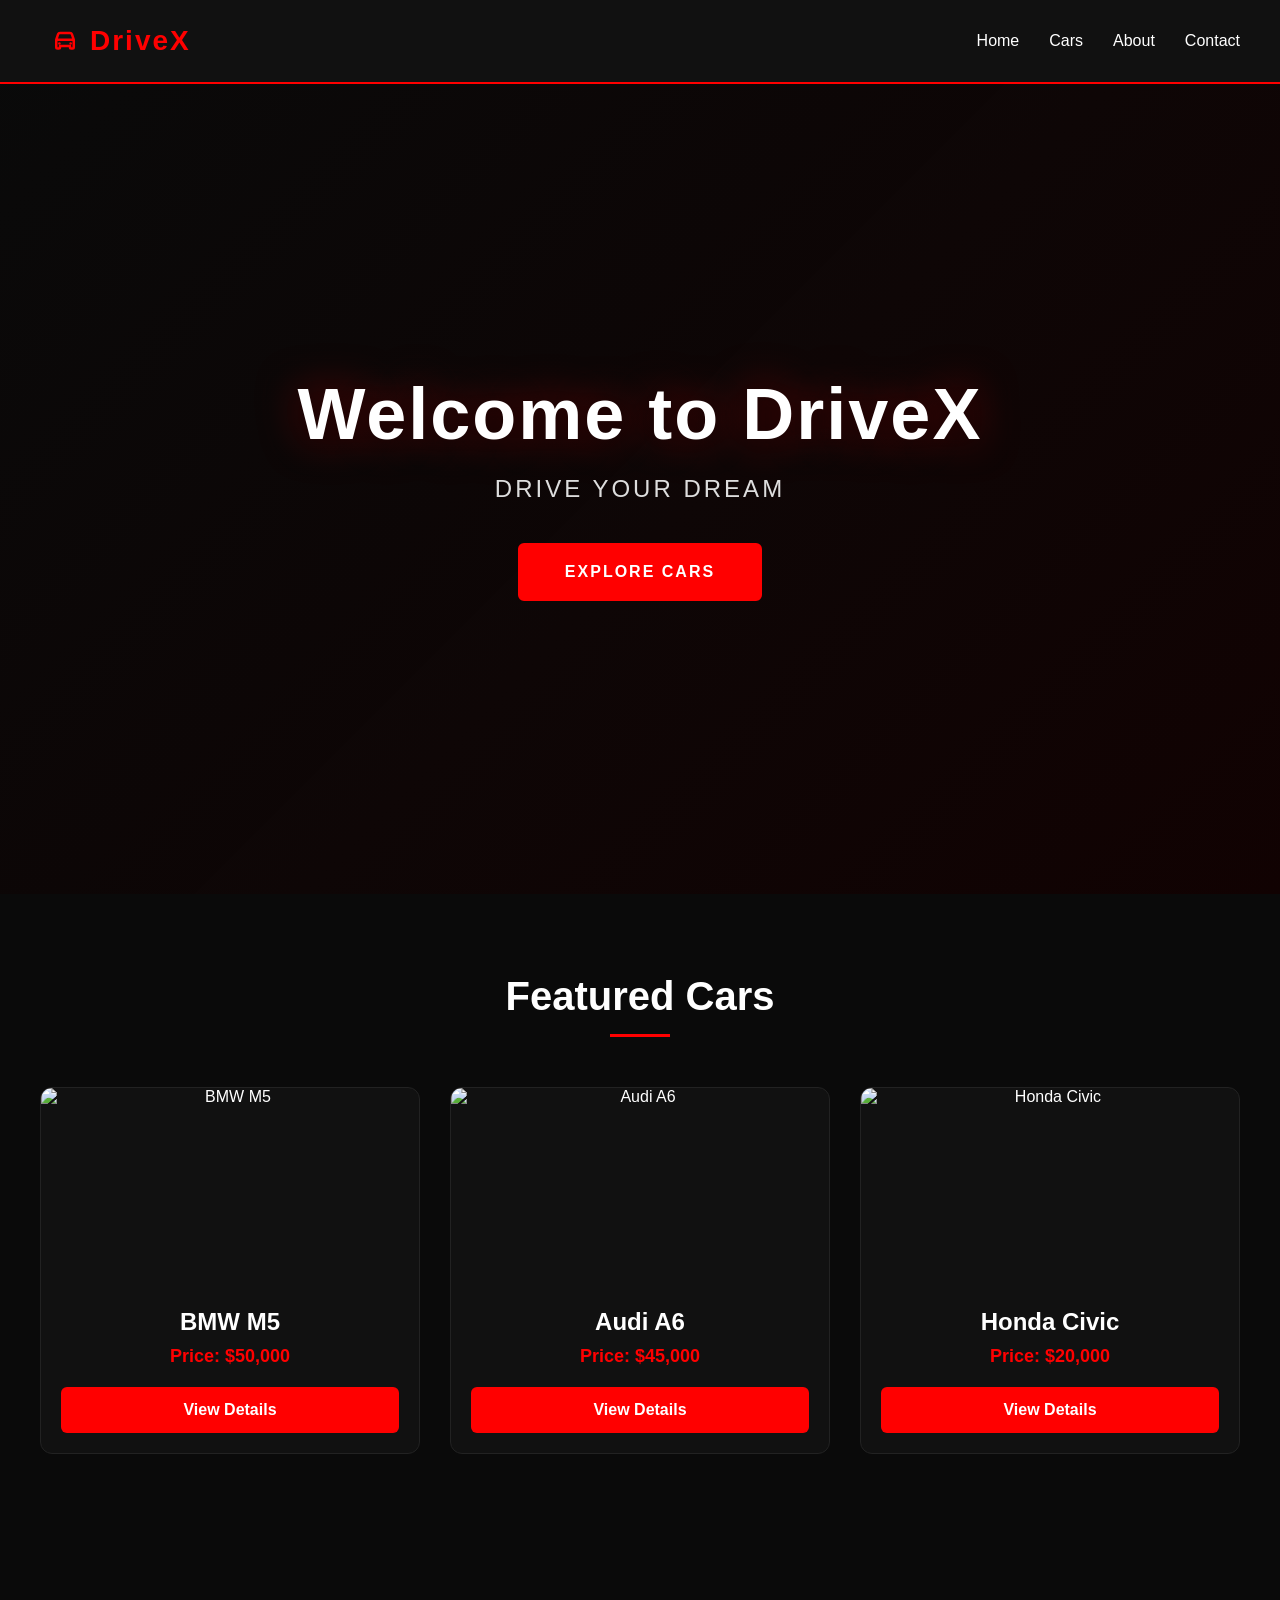
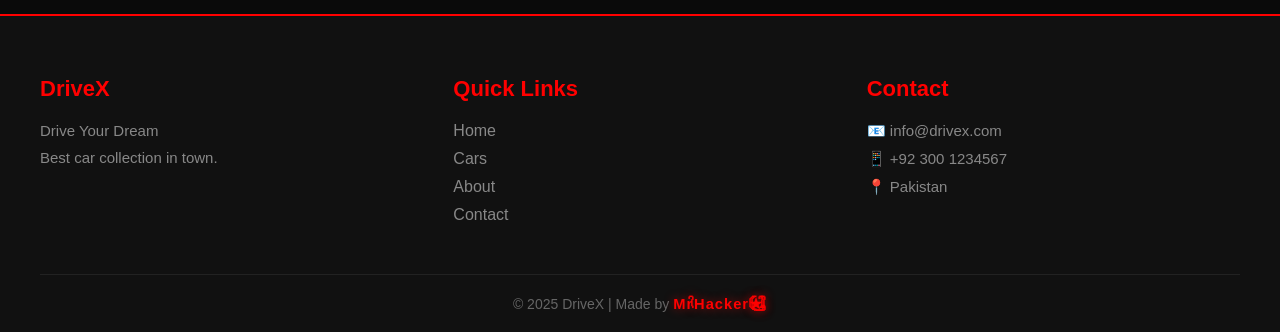
==== index.html @ 04c3a1fc "Add files via upload" ====
<!DOCTYPE html>
<html lang="en">
<head>
    <meta charset="UTF-8">
    <link rel="stylesheet" href="style1.css">
    <title>DriveX - Drive Your Dream</title>
</head>
<body>
     <!-- ===== LOADER ===== -->
    <div class="loader" id="loader">
        <div class="spinner"></div>
    </div>
      <!-- ===== NAVBAR ===== -->
    <header>
        <nav>
            <div class="logo">
    <svg width="30" height="30" viewBox="0 0 24 24" fill="none" xmlns="http://www.w3.org/2000/svg">
        <path d="M5 11L6.5 6.5C6.7 5.9 7.3 5.5 8 5.5H16C16.7 5.5 17.3 5.9 17.5 6.5L19 11M5 11H19M5 11V17C5 17.6 5.4 18 6 18H7C7.6 18 8 17.6 8 17V16H16V17C16 17.6 16.4 18 17 18H18C18.6 18 19 17.6 19 17V11" stroke="#ff0000" stroke-width="2" stroke-linecap="round" stroke-linejoin="round"/>
        <circle cx="7.5" cy="14" r="1" fill="#ff0000"/>
        <circle cx="16.5" cy="14" r="1" fill="#ff0000"/>
    </svg>
    <span>DriveX</span>
</div>
            <ul>
                <li><a href="index.html">Home</a></li>
                <li><a href="cars.html">Cars</a></li>
                <li><a href="about.html">About</a></li>
                <li><a href="contact.html">Contact</a></li>
            </ul>
        </nav>
    </header>
     <!-- ===== HERO SECTION ===== -->
      <section class="hero">
    <div class="hero-overlay"></div>
    <div class="hero-content">
        <h1>Welcome to DriveX</h1>
        <p>Drive Your Dream</p>
        <a href="cars.html" class="btn">Explore Cars</a>
    </div>
</section>
   
    <!-- ===== FEATURED CARS ===== -->
    <section class="featured">
        <h2>Featured Cars</h2>
        
        <div class="car-grid">
            
            <div class="car-card">
                <img src="images/bmw.jpg" alt="BMW M5" width="300">
                <h3>BMW M5</h3>
                <p>Price: $50,000</p>
                <a href="car-detail.html" class="btn">View Details</a>
            </div>

            <div class="car-card">
                <img src="images/audi.jpg" alt="Audi A6" width="300">
                <h3>Audi A6</h3>
                <p>Price: $45,000</p>
                <a href="car-detail.html" class="btn">View Details</a>
            </div>

            <div class="car-card">
                <img src="images/honda.jpg" alt="Honda Civic" width="300">
                <h3>Honda Civic</h3>
                <p>Price: $20,000</p>
                <a href="car-detail.html" class="btn">View Details</a>
            </div>

        </div>
    </section>
        <!-- ===== FOOTER ===== -->
    <footer>
        <div class="footer-content">
            
            <div class="footer-col">
                <h3>DriveX</h3>
                <p>Drive Your Dream</p>
                <p>Best car collection in town.</p>
            </div>

            <div class="footer-col">
                <h3>Quick Links</h3>
                <ul>
                    <li><a href="index.html">Home</a></li>
                    <li><a href="cars.html">Cars</a></li>
                    <li><a href="about.html">About</a></li>
                    <li><a href="contact.html">Contact</a></li>
                </ul>
            </div>

            <div class="footer-col">
                <h3>Contact</h3>
                <p>📧 info@drivex.com</p>
                <p>📱 +92 300 1234567</p>
                <p>📍 Pakistan</p>
            </div>

        </div>

      <div class="footer-bottom">
    <p>© 2025 DriveX | Made by <span class="brand-name">Mr᭄Hacker★᭄ꦿ᭄ꦿ</span></p>
</div>
    </footer>

</body>
</html>
---- style1.css ----
/* ===== BASIC RESET ===== */
* {
    margin: 0;
    padding: 0;
    box-sizing: border-box;
}
html {
    scroll-behavior: smooth;
}
/* ===== BODY ===== */
body {
    font-family: Arial, sans-serif;
    background-color: #0a0a0a;
    color: #ffffff;
}

/* ===== LINKS ===== */
a {
    text-decoration: none;
    color: inherit;
}
/* ===== NAVBAR ===== */
header {
    background-color: #111111;
    padding: 20px 40px;
    border-bottom: 2px solid #ff0000;
}

nav {
    display: flex;
    justify-content: space-between;
    align-items: center;
}
.logo {
    display: flex;
    align-items: center;
    gap: 10px;
    font-size: 28px;
    font-weight: bold;
    color: #ff0000;
    letter-spacing: 2px;
    padding: 5px 10px;
    border-radius: 6px;
    animation: logoGlow 2s ease-in-out infinite alternate;
    cursor: pointer;
    transition: transform 0.3s;
}

.logo:hover {
    transform: scale(1.05);
}

.logo svg {
    transition: transform 0.5s;
}

.logo:hover svg {
    transform: rotate(360deg);
}

@keyframes logoGlow {
    from { box-shadow: 0 0 10px rgba(255, 0, 0, 0.3); }
    to { box-shadow: 0 0 20px rgba(255, 0, 0, 0.6); }
}

nav ul {
    display: flex;
    list-style: none;
    gap: 30px;
}
nav ul li a {
    color: #ffffff;
    font-size: 16px;
    transition: color 0.3s;
    position: relative;
    padding-bottom: 5px;
}

nav ul li a::after {
    content: '';
    position: absolute;
    bottom: 0;
    left: 0;
    width: 0;
    height: 2px;
    background-color: #ff0000;
    transition: width 0.3s ease;
}

nav ul li a:hover::after {
    width: 100%;
}
nav ul li a:hover {
    color: #ff0000;
}
/* ===== HERO SECTION ===== */
.hero {
    position: relative;
    text-align: center;
    padding: 150px 20px;
    min-height: 90vh;
    display: flex;
    align-items: center;
    justify-content: center;
    background-image: url('images/hero-car.jpg');
    background-size: cover;
    background-position: center;
    background-attachment: fixed;
    overflow: hidden;
}

.hero-overlay {
    position: absolute;
    top: 0;
    left: 0;
    width: 100%;
    height: 100%;
    background: linear-gradient(135deg, rgba(10, 10, 10, 0.85), rgba(20, 0, 0, 0.75));
    z-index: 1;
}

.hero-content {
    position: relative;
    z-index: 2;
    max-width: 800px;
}

@keyframes gradientMove {
    0% { background-position: 0% 50%; }
    50% { background-position: 100% 50%; }
    100% { background-position: 0% 50%; }
}
.hero h1 {
    font-size: 72px;
    color: #ffffff;
    margin-bottom: 20px;
    font-weight: 900;
    text-shadow: 0 4px 30px rgba(0, 0, 0, 0.9), 0 0 40px rgba(255, 0, 0, 0.5);
    letter-spacing: 2px;
    animation: fadeInUp 1s ease forwards;
}

.hero p {
    font-size: 24px;
    color: #dddddd;
    margin-bottom: 40px;
    letter-spacing: 3px;
    text-transform: uppercase;
    animation: fadeInUp 1s ease 0.3s forwards;
    opacity: 0;
}
.btn {
    display: inline-block;
    background-color: #ff0000;
    color: #ffffff;
    padding: 14px 32px;
    border-radius: 6px;
    font-weight: bold;
    transition: all 0.3s;
    cursor: pointer;
    border: none;
    position: relative;
    overflow: hidden;
}

.btn::before {
    content: '';
    position: absolute;
    top: 50%;
    left: 50%;
    width: 0;
    height: 0;
    background: rgba(255, 255, 255, 0.2);
    border-radius: 50%;
    transform: translate(-50%, -50%);
    transition: width 0.5s, height 0.5s;
}

.btn:hover::before {
    width: 300px;
    height: 300px;
}

.btn:hover {
    background-color: #cc0000;
    transform: translateY(-3px);
}
/* ===== FEATURED SECTION ===== */
.featured {
    padding: 80px 40px;
    text-align: center;
}

.featured h2 {
    font-size: 40px;
    color: #ffffff;
    margin-bottom: 50px;
}
.featured h2::after {
    content: '';
    display: block;
    width: 0;
    height: 3px;
    background-color: #ff0000;
    margin: 15px auto 0;
    transition: width 0.8s ease;
    animation: lineExpand 1.5s forwards;
}

@keyframes lineExpand {
    to { width: 60px; }
}

/* ===== CAR GRID ===== */
.car-grid {
    display: grid;
    grid-template-columns: repeat(auto-fit, minmax(280px, 1fr));
    gap: 30px;
    max-width: 1200px;
    margin: 0 auto;
}
/* ===== CAR CARD ===== */
 .car-card {
    background-color: #111111;
    border-radius: 12px;
    overflow: hidden;
    transition: transform 0.4s, box-shadow 0.4s, border-color 0.4s;
    border: 1px solid #222222;
    position: relative;
    transform-style: preserve-3d;
    perspective: 1000px;
}
.car-card:hover {
    box-shadow: 0 20px 40px rgba(255, 0, 0, 0.3);
    border-color: #ff0000;
}
.car-card img {
    width: 100%;
    height: 200px;
    object-fit: cover;
    display: block;
    transition: transform 0.5s ease;
}

.car-card:hover img {
    transform: scale(1.1);
}

.car-card h3 {
    font-size: 24px;
    color: #ffffff;
    margin: 20px 20px 10px;
}

.car-card p {
    color: #ff0000;
    font-size: 18px;
    font-weight: bold;
    margin: 0 20px 20px;
}

.car-card .btn {
    display: block;
    margin: 0 20px 20px;
    text-align: center;
}
/* ===== FOOTER ===== */
footer {
    background-color: #111111;
    padding: 60px 40px 0;
    margin-top: 80px;
    border-top: 2px solid #ff0000;
}

.footer-content {
    display: grid;
    grid-template-columns: repeat(auto-fit, minmax(250px, 1fr));
    gap: 40px;
    max-width: 1200px;
    margin: 0 auto;
    padding-bottom: 40px;
}

.footer-col h3 {
    color: #ff0000;
    font-size: 22px;
    margin-bottom: 20px;
}

.footer-col p {
    color: #888888;
    margin-bottom: 10px;
    font-size: 15px;
}

.footer-col ul {
    list-style: none;
}

.footer-col ul li {
    margin-bottom: 10px;
}

.footer-col ul li a {
    color: #888888;
    transition: color 0.3s;
}

.footer-col ul li a:hover {
    color: #ff0000;
}

.footer-bottom {
    text-align: center;
    padding: 20px;
    border-top: 1px solid #222222;
    color: #666666;
    font-size: 14px;
}
/* ===== RESPONSIVE (Mobile) ===== */
@media (max-width: 768px) {
    
    /* Navbar */
    nav {
        flex-direction: column;
        gap: 20px;
    }
    
    nav ul {
        gap: 20px;
    }
    
    /* Hero */
    .hero h1 {
        font-size: 36px;
    }
    
    .hero p {
        font-size: 16px;
    }
    
    .hero {
        padding: 60px 20px;
    }
    
    /* Featured */
    .featured {
        padding: 50px 20px;
    }
    
    .featured h2 {
        font-size: 28px;
    }
    
    /* Footer */
    footer {
        padding: 40px 20px 0;
    }
    
    .footer-content {
        grid-template-columns: 1fr;
    }
}
/* ===== PAGE TITLE ===== */
.page-title {
    text-align: center;
    padding: 60px 20px 30px;
}

.page-title h1 {
    font-size: 48px;
    color: #ffffff;
    margin-bottom: 10px;
}

.page-title p {
    color: #888888;
    font-size: 18px;
}

/* ===== SEARCH SECTION ===== */
.search-section {
    text-align: center;
    padding: 0 20px 40px;
}

#searchBar {
    width: 100%;
    max-width: 500px;
    padding: 15px 20px;
    background-color: #111111;
    border: 2px solid #222222;
    border-radius: 8px;
    color: #ffffff;
    font-size: 16px;
    outline: none;
    transition: border-color 0.3s;
}

#searchBar:focus {
    border-color: #ff0000;
}

#searchBar::placeholder {
    color: #666666;
}
/* ===== FILTERS ===== */
.filters {
    display: flex;
    justify-content: space-between;
    align-items: center;
    flex-wrap: wrap;
    gap: 20px;
    max-width: 1200px;
    margin: 0 auto;
    padding: 0 20px 40px;
}

.filter-buttons {
    display: flex;
    gap: 10px;
    flex-wrap: wrap;
}

.filter-btn {
    background-color: #111111;
    color: #ffffff;
    border: 2px solid #222222;
    padding: 10px 20px;
    border-radius: 6px;
    cursor: pointer;
    font-size: 15px;
    transition: all 0.3s;
}

.filter-btn:hover {
    border-color: #ff0000;
    color: #ff0000;
}

.filter-btn.active {
    background-color: #ff0000;
    border-color: #ff0000;
    color: #ffffff;
}

/* ===== SORT BOX ===== */
.sort-box {
    display: flex;
    align-items: center;
    gap: 10px;
}

.sort-box label {
    color: #888888;
    font-size: 15px;
}

#sortSelect {
    background-color: #111111;
    color: #ffffff;
    border: 2px solid #222222;
    padding: 10px 15px;
    border-radius: 6px;
    font-size: 15px;
    cursor: pointer;
    outline: none;
}

#sortSelect:focus {
    border-color: #ff0000;
}
/* ===== WISHLIST BUTTON ===== */


.wishlist-btn {
    position: absolute;
    top: 15px;
    right: 15px;
    background-color: rgba(0, 0, 0, 0.7);
    border: none;
    width: 45px;
    height: 45px;
    border-radius: 50%;
    font-size: 22px;
    cursor: pointer;
    transition: all 0.3s;
    z-index: 2;
}

.wishlist-btn:hover {
    background-color: rgba(0, 0, 0, 0.9);
    transform: scale(1.15);
}

.wishlist-btn.active {
    background-color: rgba(0, 0, 0, 0.7);
     box-shadow: 0 0 15px rgba(255, 0, 0, 0.5);
}
/* ===== CAR DETAIL PAGE ===== */
.car-detail {
    padding: 60px 40px;
    max-width: 1200px;
    margin: 0 auto;
}

.detail-container {
    display: grid;
    grid-template-columns: 1fr 1fr;
    gap: 50px;
    align-items: start;
}

.detail-image img {
    width: 100%;
    border-radius: 12px;
    border: 2px solid #222222;
}

.detail-info h1 {
    font-size: 42px;
    color: #ffffff;
    margin-bottom: 10px;
}

.detail-info .price {
    font-size: 32px;
    color: #ff0000;
    font-weight: bold;
    margin-bottom: 25px;
}

.description {
    color: #888888;
    font-size: 16px;
    line-height: 1.7;
    margin-bottom: 30px;
}

.detail-info h3 {
    font-size: 22px;
    color: #ffffff;
    margin-bottom: 15px;
    padding-bottom: 10px;
    border-bottom: 2px solid #ff0000;
    display: inline-block;
}

.specs {
    list-style: none;
    margin-bottom: 30px;
}

.specs li {
    color: #cccccc;
    font-size: 16px;
    padding: 10px 0;
    border-bottom: 1px solid #222222;
}

.specs li strong {
    color: #ffffff;
    margin-right: 10px;
}

.detail-buttons {
    display: flex;
    gap: 15px;
    align-items: center;
}

.detail-buttons .wishlist-btn {
    position: static;
}

/* ===== DETAIL RESPONSIVE ===== */
@media (max-width: 768px) {
    .car-detail {
        padding: 40px 20px;
    }
    
    .detail-container {
        grid-template-columns: 1fr;
        gap: 30px;
    }
    
    .detail-info h1 {
        font-size: 28px;
    }
    
    .detail-info .price {
        font-size: 24px;
    }
}
/* ===== CONTACT FORM ===== */
.contact-section {
    padding: 40px 20px 80px;
    max-width: 700px;
    margin: 0 auto;
}

.contact-form {
    background-color: #111111;
    padding: 40px;
    border-radius: 12px;
    border: 1px solid #222222;
}

.form-group {
    margin-bottom: 25px;
}

.form-group label {
    display: block;
    color: #ffffff;
    font-size: 15px;
    margin-bottom: 10px;
    font-weight: bold;
}

.form-group input,
.form-group textarea {
    width: 100%;
    padding: 14px 16px;
    background-color: #0a0a0a;
    border: 2px solid #222222;
    border-radius: 8px;
    color: #ffffff;
    font-size: 15px;
    font-family: inherit;
    outline: none;
    transition: border-color 0.3s;
}

.form-group input:focus,
.form-group textarea:focus {
    border-color: #ff0000;
}

.form-group textarea {
    resize: vertical;
    min-height: 120px;
}

.contact-form .btn {
    width: 100%;
    border: none;
    font-size: 16px;
}

.form-message {
    text-align: center;
    margin-top: 20px;
    font-size: 16px;
    font-weight: bold;
    min-height: 24px;
}

.form-message.success {
    color: #00cc66;
}

.form-message.error {
    color: #ff0000;
}
/* ===== ABOUT PAGE ===== */
.about-section {
    padding: 40px 40px 80px;
    max-width: 900px;
    margin: 0 auto;
}

.about-content {
    background-color: #111111;
    padding: 40px;
    border-radius: 12px;
    border: 1px solid #222222;
    margin-bottom: 30px;
}

.about-content h2 {
    font-size: 32px;
    color: #ffffff;
    margin-bottom: 20px;
    padding-bottom: 10px;
    border-bottom: 2px solid #ff0000;
    display: inline-block;
}

.about-content p {
    color: #aaaaaa;
    font-size: 16px;
    line-height: 1.8;
    margin-bottom: 15px;
}

/* ===== STATS ===== */
.stats {
    display: grid;
    grid-template-columns: repeat(auto-fit, minmax(150px, 1fr));
    gap: 20px;
    margin-bottom: 30px;
}

.stat-box {
    background-color: #111111;
    padding: 30px 20px;
    border-radius: 12px;
    border: 1px solid #222222;
    text-align: center;
    transition: all 0.3s;
}

.stat-box:hover {
    border-color: #ff0000;
    transform: translateY(-5px);
    box-shadow: 0 10px 30px rgba(255, 0, 0, 0.2);
}

.stat-box h3 {
    font-size: 38px;
    color: #ff0000;
    margin-bottom: 8px;
    display: inline-block;
    animation: bounceIn 2s ease-in-out infinite;
}

@keyframes bounceIn {
    0%, 100% { transform: translateY(0); }
    50% { transform: translateY(-5px); }
}
.stat-box p {
    color: #888888;
    font-size: 15px;
}

/* ===== CREATOR ===== */
.creator-section {
    text-align: center;
}

.creator-card {
    padding: 20px;
}

.creator-avatar {
    width: 100px;
    height: 100px;
    background: linear-gradient(135deg, #ff0000, #cc0000);
    border-radius: 50%;
    display: flex;
    align-items: center;
    justify-content: center;
    font-size: 36px;
    font-weight: bold;
    color: #ffffff;
    margin: 0 auto 20px;
    border: 3px solid #222222;
}

.creator-card h3 {
    font-size: 24px;
    color: #ffffff;
    margin-bottom: 8px;
}

.creator-card > p {
    color: #ff0000;
    font-weight: bold;
    margin-bottom: 15px;
}

.creator-desc {
    color: #aaaaaa !important;
    font-weight: normal !important;
    max-width: 500px;
    margin: 0 auto !important;
    line-height: 1.7;
}

/* ===== RESPONSIVE ABOUT ===== */
@media (max-width: 768px) {
    .about-section {
        padding: 30px 20px 60px;
    }
    
    .about-content {
        padding: 25px;
    }
    
    .about-content h2 {
        font-size: 24px;
    }
    
    .stat-box h3 {
        font-size: 28px;
    }
}
/* ===== LOADER ===== */
.loader {
    position: fixed;
    top: 0;
    left: 0;
    width: 100%;
    height: 100%;
    background-color: #0a0a0a;
    display: flex;
    align-items: center;
    justify-content: center;
    z-index: 9999;
    animation: hideLoader 1s forwards;
}

@keyframes hideLoader {
    0% { opacity: 1; visibility: visible; }
    70% { opacity: 1; visibility: visible; }
    100% { opacity: 0; visibility: hidden; pointer-events: none; }
}


.spinner {
    width: 60px;
    height: 60px;
    border: 5px solid #222222;
    border-top: 5px solid #ff0000;
    border-radius: 50%;
    animation: spin 1s linear infinite;
}

@keyframes spin {
    0% { transform: rotate(0deg); }
    100% { transform: rotate(360deg); }
}
/* ===== CARD SHINE EFFECT ===== */
.car-card::before {
    content: '';
    position: absolute;
    top: 0;
    left: -100%;
    width: 100%;
    height: 100%;
    background: linear-gradient(90deg, transparent, rgba(255, 0, 0, 0.2), transparent);
    transition: left 0.5s;
    z-index: 1;
}

.car-card:hover::before {
    left: 100%;
}
/* ===== FADE IN ANIMATIONS ===== */
@keyframes fadeInUp {
    from {
        opacity: 0;
        transform: translateY(30px);
    }
    to {
        opacity: 1;
        transform: translateY(0);
    }
}

.hero h1 {
    animation: fadeInUp 1s ease forwards;
}

.hero p {
    animation: fadeInUp 1s ease 0.3s forwards;
    opacity: 0;
}
.hero .btn {
    background-color: #ff0000;
    color: #ffffff;
    padding: 18px 45px;
    font-size: 16px;
    letter-spacing: 2px;
    text-transform: uppercase;
    border: 2px solid #ff0000;
    position: relative;
    overflow: hidden;
}

.hero .btn:hover {
    background-color: transparent;
    color: #ff0000;
    transform: translateY(-3px);
    box-shadow: 0 10px 30px rgba(255, 0, 0, 0.5);
}

.featured h2 {
    animation: fadeInUp 1s ease forwards;
}

/* ===== WAVE EFFECT ===== */
.hero {
    position: relative;
    overflow: hidden;
}

.wave {
    position: absolute;
    bottom: 0;
    left: 0;
    width: 100%;
    height: 60px;
    background: url('data:image/svg+xml,<svg xmlns="http://www.w3.org/2000/svg" viewBox="0 0 1440 60"><path fill="%230a0a0a" d="M0,30 C240,60 480,0 720,30 C960,60 1200,0 1440,30 L1440,60 L0,60 Z"/></svg>');
    background-size: cover;
}
/* ===== CUSTOM SCROLLBAR ===== */
::-webkit-scrollbar {
    width: 10px;
}

::-webkit-scrollbar-track {
    background: #0a0a0a;
}

::-webkit-scrollbar-thumb {
    background: #ff0000;
    border-radius: 5px;
}

::-webkit-scrollbar-thumb:hover {
    background: #cc0000;
}
/* ===== PAGE BACKGROUND (Har Page) ===== */
.page-bg {
    position: fixed;
    top: 0;
    left: 0;
    width: 100%;
    height: 100%;
    background-image: url('images/hero-car.jpg');
    background-size: cover;
    background-position: center;
    z-index: -1;
    opacity: 0.9;
}

.page-bg::before {
    content: '';
    position: absolute;
    top: 0;
    left: 0;
    width: 100%;
    height: 100%;
    background: linear-gradient(135deg, rgba(10, 10, 10, 0.95), rgba(20, 0, 0, 0.9));
}
/* ===== BRAND NAME STYLING ===== */
.brand-name {
    color: #ff0000;
    font-weight: bold;
    font-size: 1.05em;
    letter-spacing: 1px;
    text-shadow: 0 0 10px rgba(255, 0, 0, 0.5);
    transition: all 0.3s;
    display: inline-block;
}

.brand-name:hover {
    text-shadow: 0 0 20px rgba(255, 0, 0, 0.9), 0 0 30px rgba(255, 0, 0, 0.5);
    transform: scale(1.05);
}
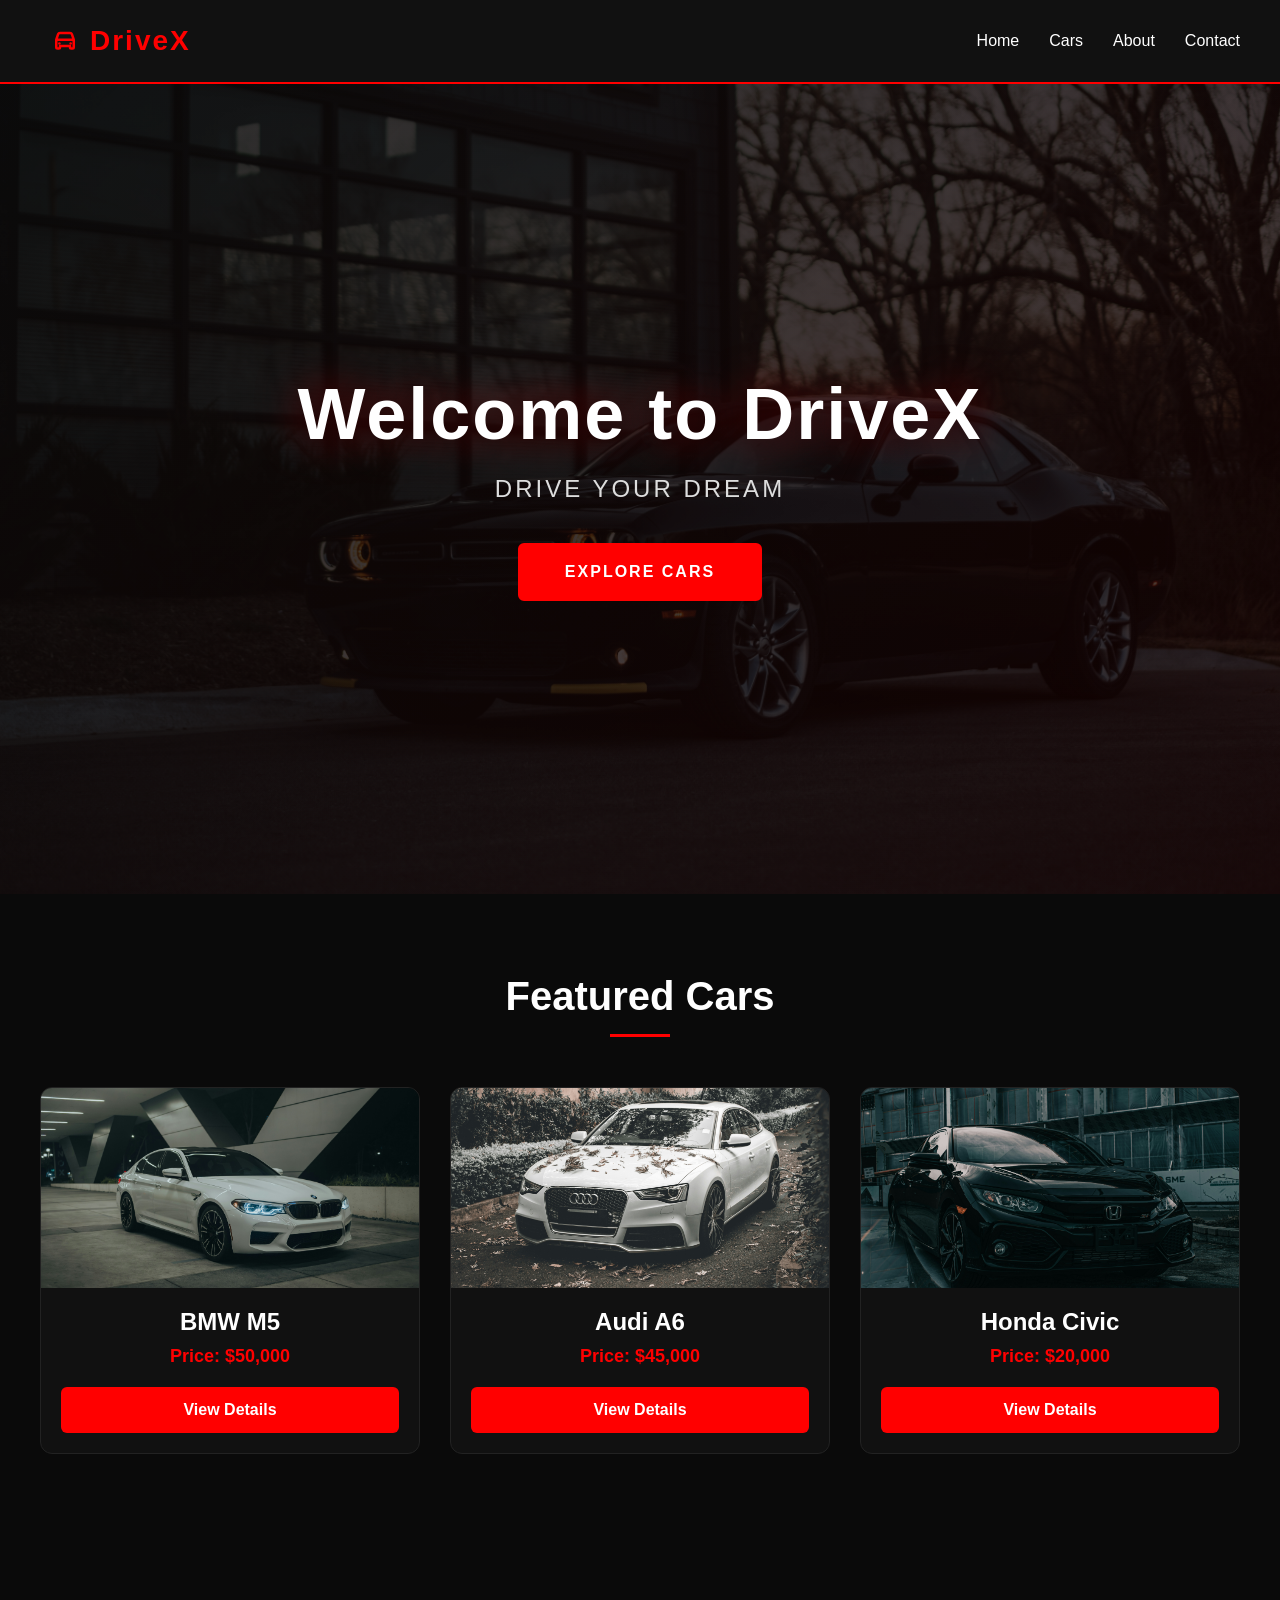
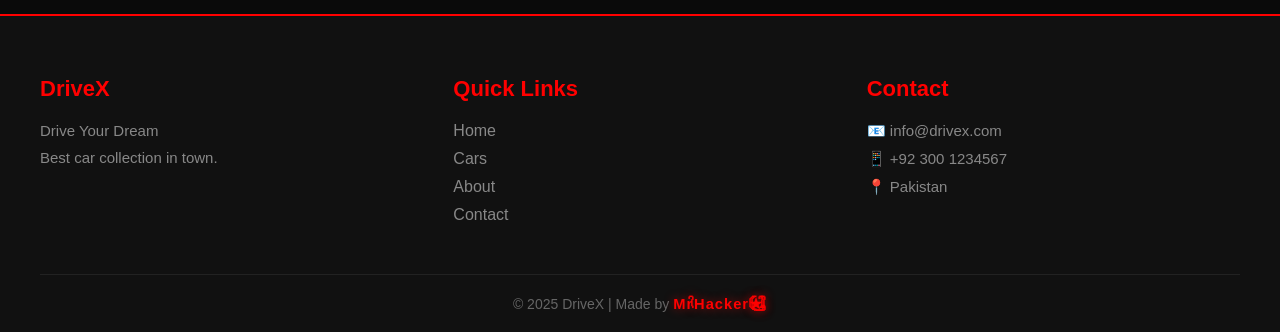
==== commit 74cdd26c: "Update index.html" ====
--- a/index.html
+++ b/index.html
@@ -2,6 +2,7 @@
 <html lang="en">
 <head>
     <meta charset="UTF-8">
+    <meta name="viewport" content="width=device-width, initial-scale=1.0">
     <link rel="stylesheet" href="style1.css">
     <title>DriveX - Drive Your Dream</title>
 </head>
--- a/style1.css
+++ b/style1.css
@@ -4,9 +4,11 @@
     padding: 0;
     box-sizing: border-box;
 }
+
 html {
     scroll-behavior: smooth;
 }
+
 /* ===== BODY ===== */
 body {
     font-family: Arial, sans-serif;
@@ -19,6 +21,31 @@
     text-decoration: none;
     color: inherit;
 }
+
+/* ===== PAGE BACKGROUND ===== */
+.page-bg {
+    position: fixed;
+    top: 0;
+    left: 0;
+    width: 100%;
+    height: 100%;
+    background-image: url('images/hero-car.jpg');
+    background-size: cover;
+    background-position: center;
+    z-index: -1;
+    opacity: 0.9;
+}
+
+.page-bg::before {
+    content: '';
+    position: absolute;
+    top: 0;
+    left: 0;
+    width: 100%;
+    height: 100%;
+    background: linear-gradient(135deg, rgba(10, 10, 10, 0.95), rgba(20, 0, 0, 0.9));
+}
+
 /* ===== NAVBAR ===== */
 header {
     background-color: #111111;
@@ -31,6 +58,7 @@
     justify-content: space-between;
     align-items: center;
 }
+
 .logo {
     display: flex;
     align-items: center;
@@ -68,6 +96,7 @@
     list-style: none;
     gap: 30px;
 }
+
 nav ul li a {
     color: #ffffff;
     font-size: 16px;
@@ -90,9 +119,11 @@
 nav ul li a:hover::after {
     width: 100%;
 }
+
 nav ul li a:hover {
     color: #ff0000;
 }
+
 /* ===== HERO SECTION ===== */
 .hero {
     position: relative;
@@ -125,11 +156,6 @@
     max-width: 800px;
 }
 
-@keyframes gradientMove {
-    0% { background-position: 0% 50%; }
-    50% { background-position: 100% 50%; }
-    100% { background-position: 0% 50%; }
-}
 .hero h1 {
     font-size: 72px;
     color: #ffffff;
@@ -149,6 +175,27 @@
     animation: fadeInUp 1s ease 0.3s forwards;
     opacity: 0;
 }
+
+.hero .btn {
+    background-color: #ff0000;
+    color: #ffffff;
+    padding: 18px 45px;
+    font-size: 16px;
+    letter-spacing: 2px;
+    text-transform: uppercase;
+    border: 2px solid #ff0000;
+    position: relative;
+    overflow: hidden;
+}
+
+.hero .btn:hover {
+    background-color: transparent;
+    color: #ff0000;
+    transform: translateY(-3px);
+    box-shadow: 0 10px 30px rgba(255, 0, 0, 0.5);
+}
+
+/* ===== BUTTON ===== */
 .btn {
     display: inline-block;
     background-color: #ff0000;
@@ -185,6 +232,7 @@
     background-color: #cc0000;
     transform: translateY(-3px);
 }
+
 /* ===== FEATURED SECTION ===== */
 .featured {
     padding: 80px 40px;
@@ -195,7 +243,9 @@
     font-size: 40px;
     color: #ffffff;
     margin-bottom: 50px;
-}
+    animation: fadeInUp 1s ease forwards;
+}
+
 .featured h2::after {
     content: '';
     display: block;
@@ -203,7 +253,6 @@
     height: 3px;
     background-color: #ff0000;
     margin: 15px auto 0;
-    transition: width 0.8s ease;
     animation: lineExpand 1.5s forwards;
 }
 
@@ -219,8 +268,9 @@
     max-width: 1200px;
     margin: 0 auto;
 }
+
 /* ===== CAR CARD ===== */
- .car-card {
+.car-card {
     background-color: #111111;
     border-radius: 12px;
     overflow: hidden;
@@ -230,10 +280,12 @@
     transform-style: preserve-3d;
     perspective: 1000px;
 }
+
 .car-card:hover {
     box-shadow: 0 20px 40px rgba(255, 0, 0, 0.3);
     border-color: #ff0000;
 }
+
 .car-card img {
     width: 100%;
     height: 200px;
@@ -264,215 +316,8 @@
     margin: 0 20px 20px;
     text-align: center;
 }
-/* ===== FOOTER ===== */
-footer {
-    background-color: #111111;
-    padding: 60px 40px 0;
-    margin-top: 80px;
-    border-top: 2px solid #ff0000;
-}
-
-.footer-content {
-    display: grid;
-    grid-template-columns: repeat(auto-fit, minmax(250px, 1fr));
-    gap: 40px;
-    max-width: 1200px;
-    margin: 0 auto;
-    padding-bottom: 40px;
-}
-
-.footer-col h3 {
-    color: #ff0000;
-    font-size: 22px;
-    margin-bottom: 20px;
-}
-
-.footer-col p {
-    color: #888888;
-    margin-bottom: 10px;
-    font-size: 15px;
-}
-
-.footer-col ul {
-    list-style: none;
-}
-
-.footer-col ul li {
-    margin-bottom: 10px;
-}
-
-.footer-col ul li a {
-    color: #888888;
-    transition: color 0.3s;
-}
-
-.footer-col ul li a:hover {
-    color: #ff0000;
-}
-
-.footer-bottom {
-    text-align: center;
-    padding: 20px;
-    border-top: 1px solid #222222;
-    color: #666666;
-    font-size: 14px;
-}
-/* ===== RESPONSIVE (Mobile) ===== */
-@media (max-width: 768px) {
-    
-    /* Navbar */
-    nav {
-        flex-direction: column;
-        gap: 20px;
-    }
-    
-    nav ul {
-        gap: 20px;
-    }
-    
-    /* Hero */
-    .hero h1 {
-        font-size: 36px;
-    }
-    
-    .hero p {
-        font-size: 16px;
-    }
-    
-    .hero {
-        padding: 60px 20px;
-    }
-    
-    /* Featured */
-    .featured {
-        padding: 50px 20px;
-    }
-    
-    .featured h2 {
-        font-size: 28px;
-    }
-    
-    /* Footer */
-    footer {
-        padding: 40px 20px 0;
-    }
-    
-    .footer-content {
-        grid-template-columns: 1fr;
-    }
-}
-/* ===== PAGE TITLE ===== */
-.page-title {
-    text-align: center;
-    padding: 60px 20px 30px;
-}
-
-.page-title h1 {
-    font-size: 48px;
-    color: #ffffff;
-    margin-bottom: 10px;
-}
-
-.page-title p {
-    color: #888888;
-    font-size: 18px;
-}
-
-/* ===== SEARCH SECTION ===== */
-.search-section {
-    text-align: center;
-    padding: 0 20px 40px;
-}
-
-#searchBar {
-    width: 100%;
-    max-width: 500px;
-    padding: 15px 20px;
-    background-color: #111111;
-    border: 2px solid #222222;
-    border-radius: 8px;
-    color: #ffffff;
-    font-size: 16px;
-    outline: none;
-    transition: border-color 0.3s;
-}
-
-#searchBar:focus {
-    border-color: #ff0000;
-}
-
-#searchBar::placeholder {
-    color: #666666;
-}
-/* ===== FILTERS ===== */
-.filters {
-    display: flex;
-    justify-content: space-between;
-    align-items: center;
-    flex-wrap: wrap;
-    gap: 20px;
-    max-width: 1200px;
-    margin: 0 auto;
-    padding: 0 20px 40px;
-}
-
-.filter-buttons {
-    display: flex;
-    gap: 10px;
-    flex-wrap: wrap;
-}
-
-.filter-btn {
-    background-color: #111111;
-    color: #ffffff;
-    border: 2px solid #222222;
-    padding: 10px 20px;
-    border-radius: 6px;
-    cursor: pointer;
-    font-size: 15px;
-    transition: all 0.3s;
-}
-
-.filter-btn:hover {
-    border-color: #ff0000;
-    color: #ff0000;
-}
-
-.filter-btn.active {
-    background-color: #ff0000;
-    border-color: #ff0000;
-    color: #ffffff;
-}
-
-/* ===== SORT BOX ===== */
-.sort-box {
-    display: flex;
-    align-items: center;
-    gap: 10px;
-}
-
-.sort-box label {
-    color: #888888;
-    font-size: 15px;
-}
-
-#sortSelect {
-    background-color: #111111;
-    color: #ffffff;
-    border: 2px solid #222222;
-    padding: 10px 15px;
-    border-radius: 6px;
-    font-size: 15px;
-    cursor: pointer;
-    outline: none;
-}
-
-#sortSelect:focus {
-    border-color: #ff0000;
-}
+
 /* ===== WISHLIST BUTTON ===== */
-
-
 .wishlist-btn {
     position: absolute;
     top: 15px;
@@ -495,8 +340,120 @@
 
 .wishlist-btn.active {
     background-color: rgba(0, 0, 0, 0.7);
-     box-shadow: 0 0 15px rgba(255, 0, 0, 0.5);
-}
+    box-shadow: 0 0 15px rgba(255, 0, 0, 0.5);
+}
+
+/* ===== PAGE TITLE ===== */
+.page-title {
+    text-align: center;
+    padding: 60px 20px 30px;
+}
+
+.page-title h1 {
+    font-size: 48px;
+    color: #ffffff;
+    margin-bottom: 10px;
+}
+
+.page-title p {
+    color: #888888;
+    font-size: 18px;
+}
+
+/* ===== SEARCH SECTION ===== */
+.search-section {
+    text-align: center;
+    padding: 0 20px 40px;
+}
+
+#searchBar {
+    width: 100%;
+    max-width: 500px;
+    padding: 15px 20px;
+    background-color: #111111;
+    border: 2px solid #222222;
+    border-radius: 8px;
+    color: #ffffff;
+    font-size: 16px;
+    outline: none;
+    transition: border-color 0.3s;
+}
+
+#searchBar:focus {
+    border-color: #ff0000;
+}
+
+#searchBar::placeholder {
+    color: #666666;
+}
+
+/* ===== FILTERS ===== */
+.filters {
+    display: flex;
+    justify-content: space-between;
+    align-items: center;
+    flex-wrap: wrap;
+    gap: 20px;
+    max-width: 1200px;
+    margin: 0 auto;
+    padding: 0 20px 40px;
+}
+
+.filter-buttons {
+    display: flex;
+    gap: 10px;
+    flex-wrap: wrap;
+}
+
+.filter-btn {
+    background-color: #111111;
+    color: #ffffff;
+    border: 2px solid #222222;
+    padding: 10px 20px;
+    border-radius: 6px;
+    cursor: pointer;
+    font-size: 15px;
+    transition: all 0.3s;
+}
+
+.filter-btn:hover {
+    border-color: #ff0000;
+    color: #ff0000;
+}
+
+.filter-btn.active {
+    background-color: #ff0000;
+    border-color: #ff0000;
+    color: #ffffff;
+}
+
+/* ===== SORT BOX ===== */
+.sort-box {
+    display: flex;
+    align-items: center;
+    gap: 10px;
+}
+
+.sort-box label {
+    color: #888888;
+    font-size: 15px;
+}
+
+#sortSelect {
+    background-color: #111111;
+    color: #ffffff;
+    border: 2px solid #222222;
+    padding: 10px 15px;
+    border-radius: 6px;
+    font-size: 15px;
+    cursor: pointer;
+    outline: none;
+}
+
+#sortSelect:focus {
+    border-color: #ff0000;
+}
+
 /* ===== CAR DETAIL PAGE ===== */
 .car-detail {
     padding: 60px 40px;
@@ -573,25 +530,6 @@
     position: static;
 }
 
-/* ===== DETAIL RESPONSIVE ===== */
-@media (max-width: 768px) {
-    .car-detail {
-        padding: 40px 20px;
-    }
-    
-    .detail-container {
-        grid-template-columns: 1fr;
-        gap: 30px;
-    }
-    
-    .detail-info h1 {
-        font-size: 28px;
-    }
-    
-    .detail-info .price {
-        font-size: 24px;
-    }
-}
 /* ===== CONTACT FORM ===== */
 .contact-section {
     padding: 40px 20px 80px;
@@ -663,6 +601,7 @@
 .form-message.error {
     color: #ff0000;
 }
+
 /* ===== ABOUT PAGE ===== */
 .about-section {
     padding: 40px 40px 80px;
@@ -729,6 +668,7 @@
     0%, 100% { transform: translateY(0); }
     50% { transform: translateY(-5px); }
 }
+
 .stat-box p {
     color: #888888;
     font-size: 15px;
@@ -778,24 +718,93 @@
     line-height: 1.7;
 }
 
-/* ===== RESPONSIVE ABOUT ===== */
-@media (max-width: 768px) {
-    .about-section {
-        padding: 30px 20px 60px;
-    }
-    
-    .about-content {
-        padding: 25px;
-    }
-    
-    .about-content h2 {
-        font-size: 24px;
-    }
-    
-    .stat-box h3 {
-        font-size: 28px;
-    }
-}
+/* ===== BRAND NAME ===== */
+.brand-name {
+    color: #ff0000;
+    font-weight: bold;
+    font-size: 1.05em;
+    letter-spacing: 1px;
+    text-shadow: 0 0 10px rgba(255, 0, 0, 0.5);
+    transition: all 0.3s;
+    display: inline-block;
+}
+
+.brand-name:hover {
+    text-shadow: 0 0 20px rgba(255, 0, 0, 0.9), 0 0 30px rgba(255, 0, 0, 0.5);
+    transform: scale(1.05);
+}
+
+/* ===== FOOTER ===== */
+footer {
+    background-color: #111111;
+    padding: 60px 40px 0;
+    margin-top: 80px;
+    border-top: 2px solid #ff0000;
+}
+
+.footer-content {
+    display: grid;
+    grid-template-columns: repeat(auto-fit, minmax(250px, 1fr));
+    gap: 40px;
+    max-width: 1200px;
+    margin: 0 auto;
+    padding-bottom: 40px;
+}
+
+.footer-col h3 {
+    color: #ff0000;
+    font-size: 22px;
+    margin-bottom: 20px;
+}
+
+.footer-col p {
+    color: #888888;
+    margin-bottom: 10px;
+    font-size: 15px;
+}
+
+.footer-col ul {
+    list-style: none;
+}
+
+.footer-col ul li {
+    margin-bottom: 10px;
+}
+
+.footer-col ul li a {
+    color: #888888;
+    transition: color 0.3s;
+}
+
+.footer-col ul li a:hover {
+    color: #ff0000;
+}
+
+.footer-bottom {
+    text-align: center;
+    padding: 20px;
+    border-top: 1px solid #222222;
+    color: #666666;
+    font-size: 14px;
+}
+
+/* ===== CARD SHINE EFFECT ===== */
+.car-card::before {
+    content: '';
+    position: absolute;
+    top: 0;
+    left: -100%;
+    width: 100%;
+    height: 100%;
+    background: linear-gradient(90deg, transparent, rgba(255, 0, 0, 0.2), transparent);
+    transition: left 0.5s;
+    z-index: 1;
+}
+
+.car-card:hover::before {
+    left: 100%;
+}
+
 /* ===== LOADER ===== */
 .loader {
     position: fixed;
@@ -817,7 +826,6 @@
     100% { opacity: 0; visibility: hidden; pointer-events: none; }
 }
 
-
 .spinner {
     width: 60px;
     height: 60px;
@@ -831,23 +839,8 @@
     0% { transform: rotate(0deg); }
     100% { transform: rotate(360deg); }
 }
-/* ===== CARD SHINE EFFECT ===== */
-.car-card::before {
-    content: '';
-    position: absolute;
-    top: 0;
-    left: -100%;
-    width: 100%;
-    height: 100%;
-    background: linear-gradient(90deg, transparent, rgba(255, 0, 0, 0.2), transparent);
-    transition: left 0.5s;
-    z-index: 1;
-}
-
-.car-card:hover::before {
-    left: 100%;
-}
-/* ===== FADE IN ANIMATIONS ===== */
+
+/* ===== FADE IN ===== */
 @keyframes fadeInUp {
     from {
         opacity: 0;
@@ -859,52 +852,6 @@
     }
 }
 
-.hero h1 {
-    animation: fadeInUp 1s ease forwards;
-}
-
-.hero p {
-    animation: fadeInUp 1s ease 0.3s forwards;
-    opacity: 0;
-}
-.hero .btn {
-    background-color: #ff0000;
-    color: #ffffff;
-    padding: 18px 45px;
-    font-size: 16px;
-    letter-spacing: 2px;
-    text-transform: uppercase;
-    border: 2px solid #ff0000;
-    position: relative;
-    overflow: hidden;
-}
-
-.hero .btn:hover {
-    background-color: transparent;
-    color: #ff0000;
-    transform: translateY(-3px);
-    box-shadow: 0 10px 30px rgba(255, 0, 0, 0.5);
-}
-
-.featured h2 {
-    animation: fadeInUp 1s ease forwards;
-}
-
-/* ===== WAVE EFFECT ===== */
-.hero {
-    position: relative;
-    overflow: hidden;
-}
-
-.wave {
-    position: absolute;
-    bottom: 0;
-    left: 0;
-    width: 100%;
-    height: 60px;
-    background: url('data:image/svg+xml,<svg xmlns="http://www.w3.org/2000/svg" viewBox="0 0 1440 60"><path fill="%230a0a0a" d="M0,30 C240,60 480,0 720,30 C960,60 1200,0 1440,30 L1440,60 L0,60 Z"/></svg>');
-    background-size: cover;
-}
 /* ===== CUSTOM SCROLLBAR ===== */
 ::-webkit-scrollbar {
     width: 10px;
@@ -922,41 +869,131 @@
 ::-webkit-scrollbar-thumb:hover {
     background: #cc0000;
 }
-/* ===== PAGE BACKGROUND (Har Page) ===== */
-.page-bg {
-    position: fixed;
-    top: 0;
-    left: 0;
-    width: 100%;
-    height: 100%;
-    background-image: url('images/hero-car.jpg');
-    background-size: cover;
-    background-position: center;
-    z-index: -1;
-    opacity: 0.9;
-}
-
-.page-bg::before {
-    content: '';
-    position: absolute;
-    top: 0;
-    left: 0;
-    width: 100%;
-    height: 100%;
-    background: linear-gradient(135deg, rgba(10, 10, 10, 0.95), rgba(20, 0, 0, 0.9));
-}
-/* ===== BRAND NAME STYLING ===== */
-.brand-name {
-    color: #ff0000;
-    font-weight: bold;
-    font-size: 1.05em;
-    letter-spacing: 1px;
-    text-shadow: 0 0 10px rgba(255, 0, 0, 0.5);
-    transition: all 0.3s;
-    display: inline-block;
-}
-
-.brand-name:hover {
-    text-shadow: 0 0 20px rgba(255, 0, 0, 0.9), 0 0 30px rgba(255, 0, 0, 0.5);
-    transform: scale(1.05);
+
+/* ============================================ */
+/* ===== RESPONSIVE (Mobile) ===== */
+/* ============================================ */
+@media (max-width: 768px) {
+    
+    nav {
+        flex-direction: column;
+        gap: 15px;
+    }
+    
+    nav ul {
+        gap: 15px;
+        flex-wrap: wrap;
+        justify-content: center;
+    }
+    
+    nav ul li a {
+        font-size: 14px;
+    }
+    
+    .logo {
+        font-size: 24px;
+    }
+    
+    .hero {
+        padding: 80px 20px;
+        min-height: 70vh;
+        background-attachment: scroll;
+    }
+    
+    .hero h1 {
+        font-size: 36px;
+        letter-spacing: 1px;
+    }
+    
+    .hero p {
+        font-size: 16px;
+        letter-spacing: 2px;
+    }
+    
+    .hero .btn {
+        padding: 14px 30px;
+        font-size: 14px;
+    }
+    
+    .featured {
+        padding: 50px 20px;
+    }
+    
+    .featured h2 {
+        font-size: 28px;
+    }
+    
+    footer {
+        padding: 40px 20px 0;
+    }
+    
+    .footer-content {
+        grid-template-columns: 1fr;
+    }
+    
+    .car-detail {
+        padding: 40px 20px;
+    }
+    
+    .detail-container {
+        grid-template-columns: 1fr;
+        gap: 30px;
+    }
+    
+    .detail-info h1 {
+        font-size: 28px;
+    }
+    
+    .detail-info .price {
+        font-size: 24px;
+    }
+    
+    .about-section {
+        padding: 30px 20px 60px;
+    }
+    
+    .about-content {
+        padding: 25px;
+    }
+    
+    .about-content h2 {
+        font-size: 24px;
+    }
+    
+    .stat-box h3 {
+        font-size: 28px;
+    }
+}
+
+@media (max-width: 480px) {
+    
+    .hero h1 {
+        font-size: 28px;
+    }
+    
+    .hero p {
+        font-size: 14px;
+        letter-spacing: 1px;
+    }
+    
+    .hero .btn {
+        padding: 12px 24px;
+        font-size: 13px;
+    }
+    
+    .logo {
+        font-size: 20px;
+    }
+    
+    nav ul li a {
+        font-size: 13px;
+    }
+    
+    .page-title h1 {
+        font-size: 28px;
+    }
+    
+    .featured h2 {
+        font-size: 24px;
+    }
 }
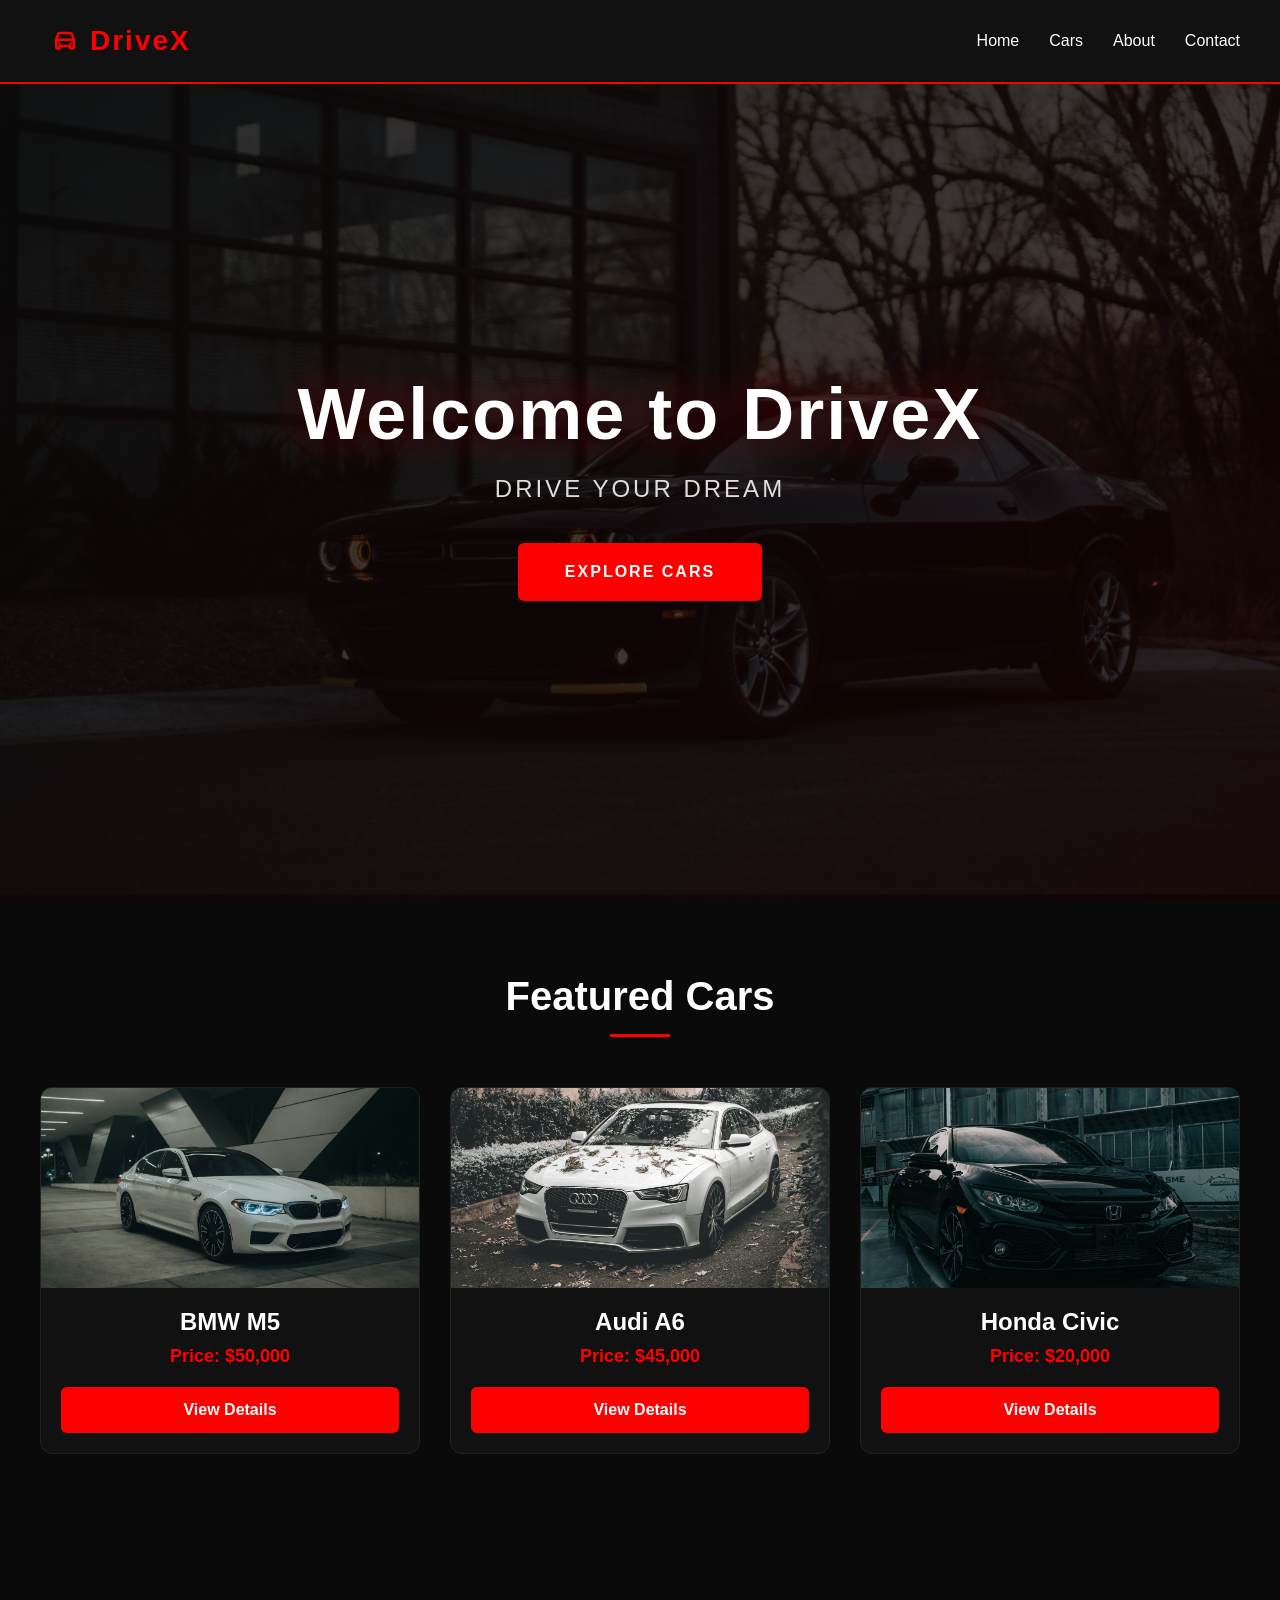
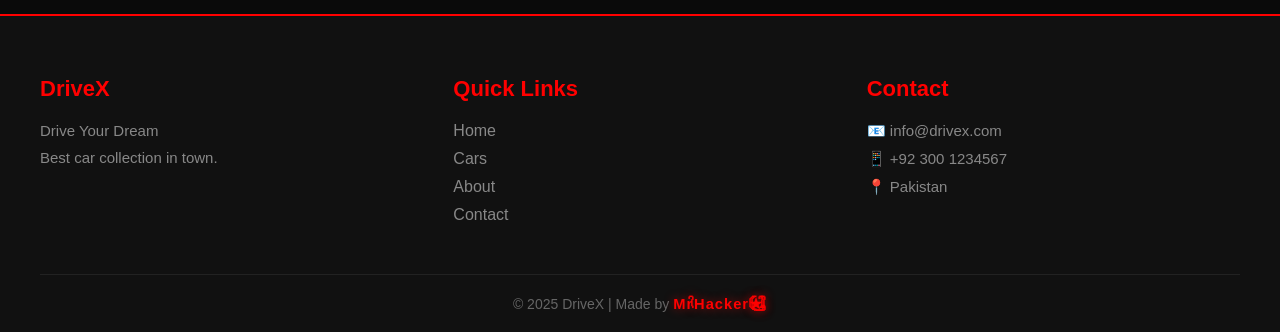
==== commit 32a081c9: "changed" ====
--- a/index.html
+++ b/index.html
@@ -7,6 +7,8 @@
     <title>DriveX - Drive Your Dream</title>
 </head>
 <body>
+    <!-- ===== PAGE BACKGROUND ===== -->
+<div class="page-bg"></div>
      <!-- ===== LOADER ===== -->
     <div class="loader" id="loader">
         <div class="spinner"></div>
@@ -103,5 +105,6 @@
 </div>
     </footer>
 
+<script src="script1.js"></script>
 </body>
 </html>
